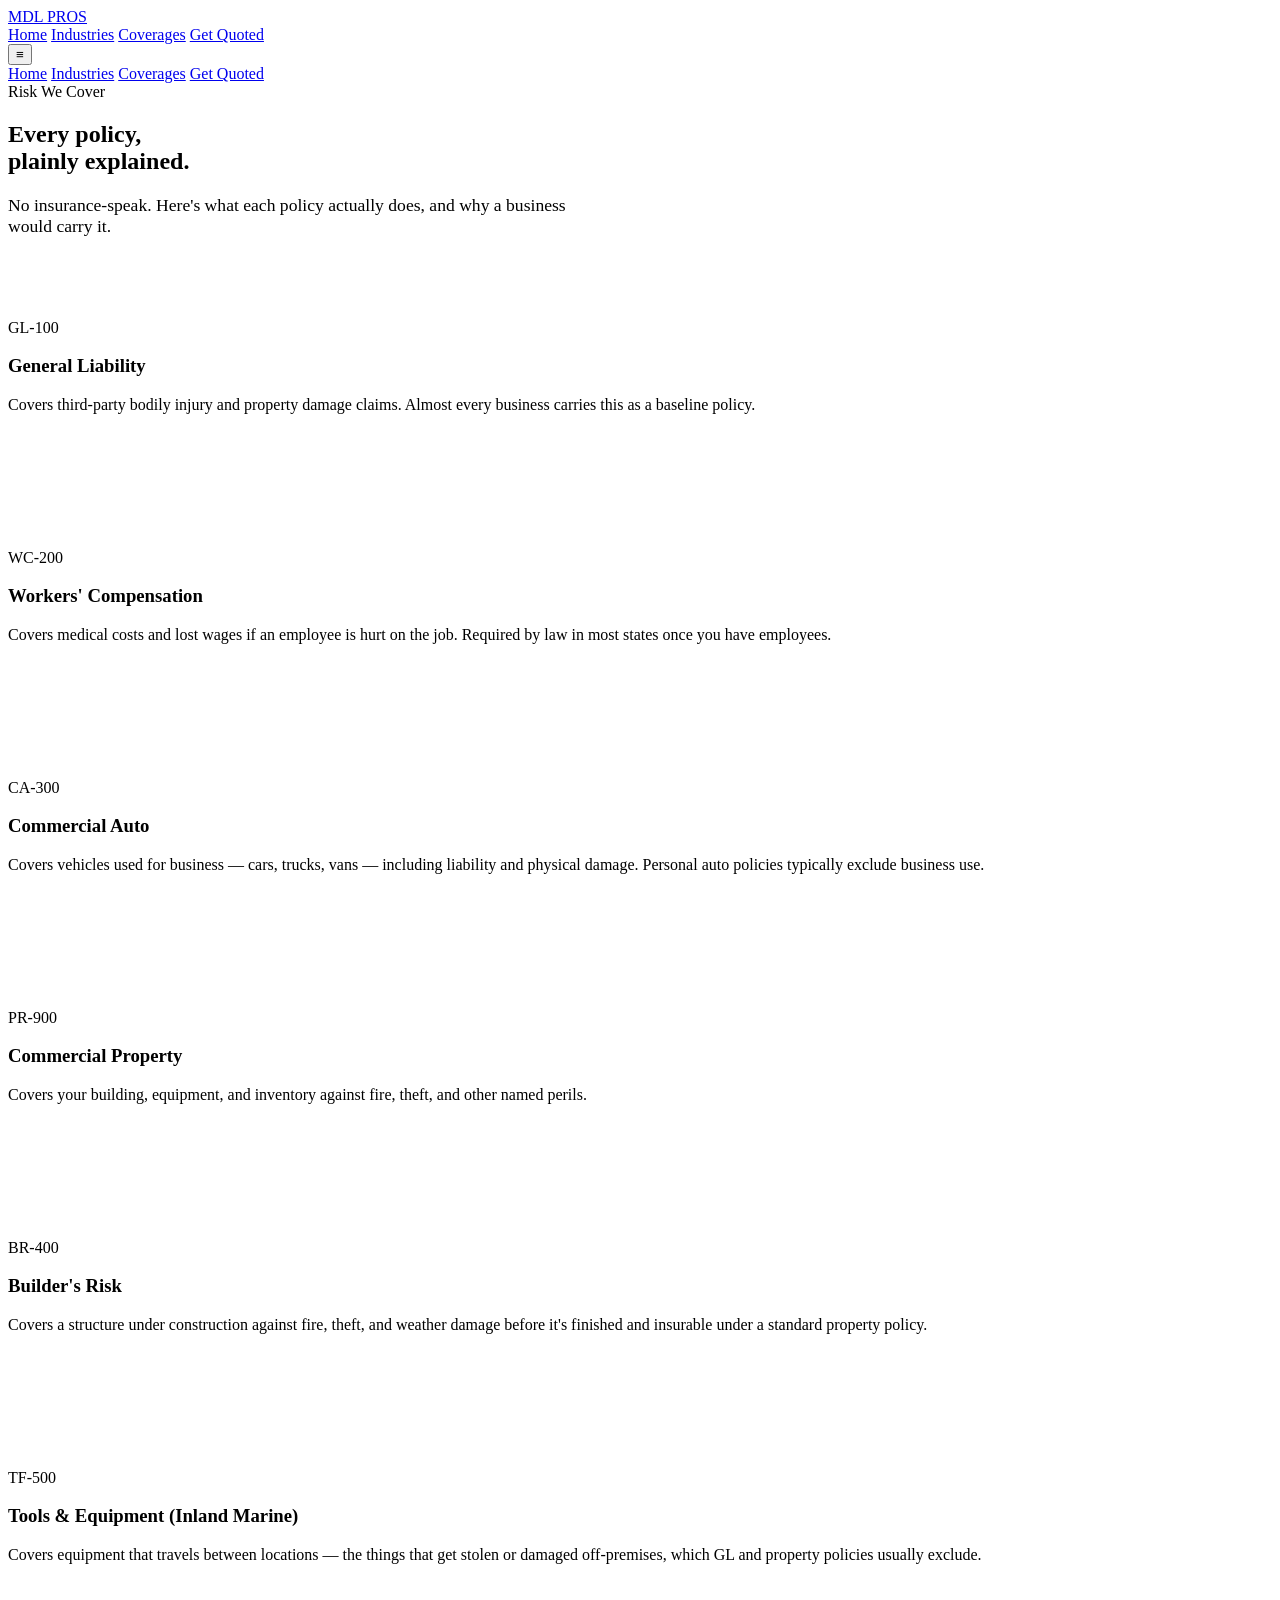
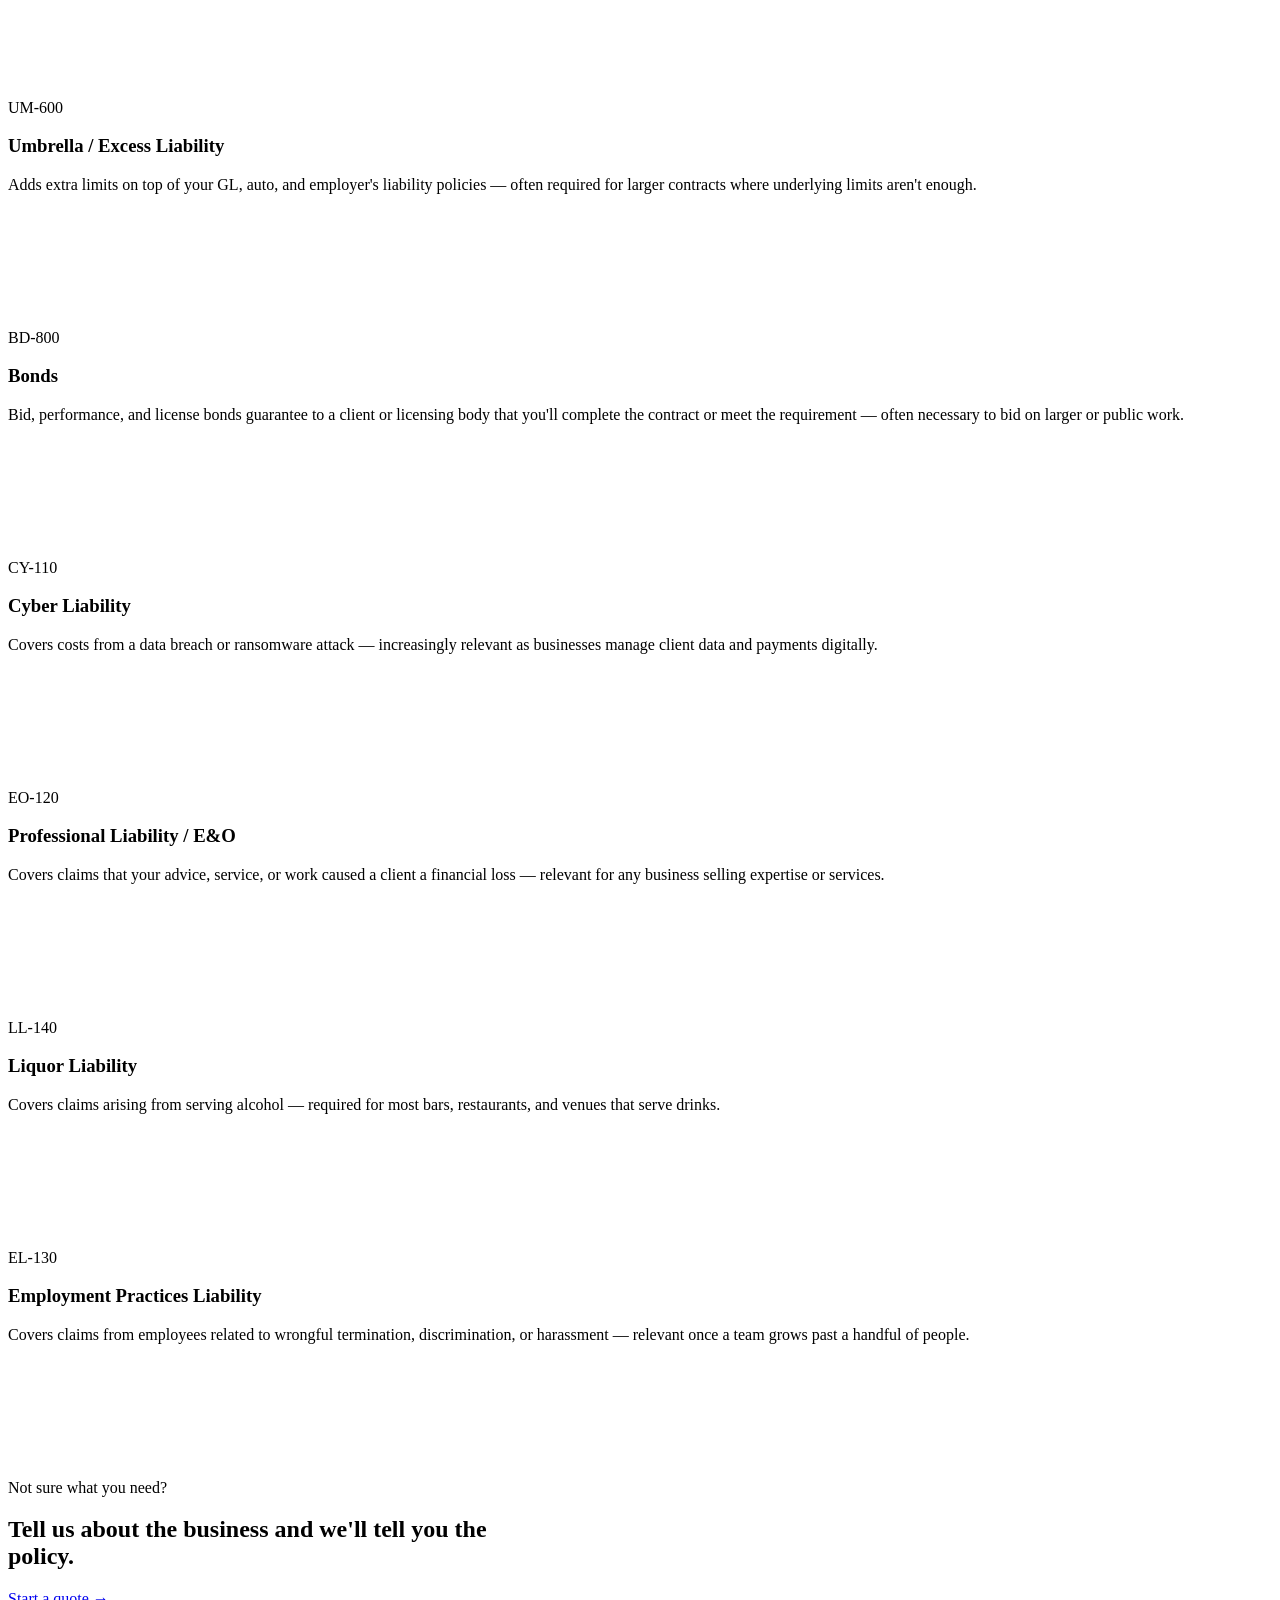
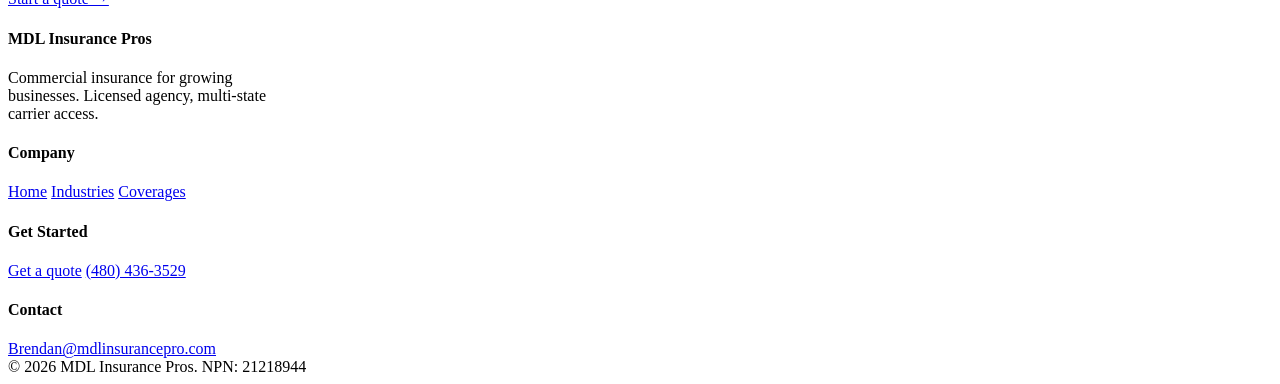
==== coverages.html @ 805daabf "Add files via upload" ====
<!DOCTYPE html>
<html lang="en">
<head>
<meta charset="UTF-8">
<meta name="viewport" content="width=device-width, initial-scale=1.0">
<title>Coverages — MDL Insurance Pros</title>
<link rel="stylesheet" href="styles.css">
</head>
<body>

<header>
  <div class="header-inner">
    <a href="index.html" class="logo">MDL <span>PROS</span></a>
    <nav>
      <a href="index.html">Home</a>
      <a href="industries.html">Industries</a>
      <a href="coverages.html" class="active">Coverages</a>
      <a href="quote.html" class="nav-cta">Get Quoted</a>
    </nav>
    <button class="mobile-toggle" aria-label="Open menu" aria-expanded="false">≡</button>
  </div>
  <div class="mobile-nav" id="mobile-nav">
    <a href="index.html">Home</a>
    <a href="industries.html">Industries</a>
    <a href="coverages.html" class="active">Coverages</a>
    <a href="quote.html" class="nav-cta">Get Quoted</a>
  </div>
</header>

<section class="hero blueprint-bg" style="padding-bottom:64px;">
  <div class="wrap">
    <div class="eyebrow">Risk We Cover</div>
    <h1>Every policy,<br>plainly explained.</h1>
    <p style="max-width:560px; margin-top:20px; font-size:1.1rem;">No insurance-speak. Here's what each policy actually does, and why a business would carry it.</p>
  </div>
</section>

<section>
  <div class="wrap">
    <div class="stamp-grid">

      <div class="stamp-card" style="min-height:230px;">
        <span class="stamp-tag">GL-100</span>
        <h3>General Liability</h3>
        <p>Covers third-party bodily injury and property damage claims. Almost every business carries this as a baseline policy.</p>
      </div>

      <div class="stamp-card" style="min-height:230px;">
        <span class="stamp-tag">WC-200</span>
        <h3>Workers' Compensation</h3>
        <p>Covers medical costs and lost wages if an employee is hurt on the job. Required by law in most states once you have employees.</p>
      </div>

      <div class="stamp-card" style="min-height:230px;">
        <span class="stamp-tag">CA-300</span>
        <h3>Commercial Auto</h3>
        <p>Covers vehicles used for business — cars, trucks, vans — including liability and physical damage. Personal auto policies typically exclude business use.</p>
      </div>

      <div class="stamp-card" style="min-height:230px;">
        <span class="stamp-tag">PR-900</span>
        <h3>Commercial Property</h3>
        <p>Covers your building, equipment, and inventory against fire, theft, and other named perils.</p>
      </div>

      <div class="stamp-card" style="min-height:230px;">
        <span class="stamp-tag">BR-400</span>
        <h3>Builder's Risk</h3>
        <p>Covers a structure under construction against fire, theft, and weather damage before it's finished and insurable under a standard property policy.</p>
      </div>

      <div class="stamp-card" style="min-height:230px;">
        <span class="stamp-tag">TF-500</span>
        <h3>Tools &amp; Equipment (Inland Marine)</h3>
        <p>Covers equipment that travels between locations — the things that get stolen or damaged off-premises, which GL and property policies usually exclude.</p>
      </div>

      <div class="stamp-card" style="min-height:230px;">
        <span class="stamp-tag">UM-600</span>
        <h3>Umbrella / Excess Liability</h3>
        <p>Adds extra limits on top of your GL, auto, and employer's liability policies — often required for larger contracts where underlying limits aren't enough.</p>
      </div>

      <div class="stamp-card" style="min-height:230px;">
        <span class="stamp-tag">BD-800</span>
        <h3>Bonds</h3>
        <p>Bid, performance, and license bonds guarantee to a client or licensing body that you'll complete the contract or meet the requirement — often necessary to bid on larger or public work.</p>
      </div>

      <div class="stamp-card" style="min-height:230px;">
        <span class="stamp-tag">CY-110</span>
        <h3>Cyber Liability</h3>
        <p>Covers costs from a data breach or ransomware attack — increasingly relevant as businesses manage client data and payments digitally.</p>
      </div>

      <div class="stamp-card" style="min-height:230px;">
        <span class="stamp-tag">EO-120</span>
        <h3>Professional Liability / E&amp;O</h3>
        <p>Covers claims that your advice, service, or work caused a client a financial loss — relevant for any business selling expertise or services.</p>
      </div>

      <div class="stamp-card" style="min-height:230px;">
        <span class="stamp-tag">LL-140</span>
        <h3>Liquor Liability</h3>
        <p>Covers claims arising from serving alcohol — required for most bars, restaurants, and venues that serve drinks.</p>
      </div>

      <div class="stamp-card" style="min-height:230px;">
        <span class="stamp-tag">EL-130</span>
        <h3>Employment Practices Liability</h3>
        <p>Covers claims from employees related to wrongful termination, discrimination, or harassment — relevant once a team grows past a handful of people.</p>
      </div>

    </div>
  </div>
</section>

<section class="steel-bg">
  <div class="wrap">
    <div class="flex-between">
      <div>
        <div class="eyebrow">Not sure what you need?</div>
        <h2 style="max-width:480px;">Tell us about the business and we'll tell you the policy.</h2>
      </div>
      <a href="quote.html" class="btn btn-primary">Start a quote →</a>
    </div>
  </div>
</section>

<footer>
  <div class="wrap">
    <div class="footer-grid">
      <div class="footer-col">
        <h4>MDL Insurance Pros</h4>
        <p style="max-width:280px;">Commercial insurance for growing businesses. Licensed agency, multi-state carrier access.</p>
      </div>
      <div class="footer-col">
        <h4>Company</h4>
        <a href="index.html">Home</a>
        <a href="industries.html">Industries</a>
        <a href="coverages.html">Coverages</a>
      </div>
      <div class="footer-col">
        <h4>Get Started</h4>
        <a href="quote.html">Get a quote</a>
        <a href="tel:+14804363529">(480) 436-3529</a>
      </div>
      <div class="footer-col">
        <h4>Contact</h4>
        <a href="mailto:Brendan@mdlinsurancepro.com">Brendan@mdlinsurancepro.com</a>
      </div>
    </div>
    <div class="footer-bottom">
      <span>© 2026 MDL Insurance Pros.</span>
      <span>NPN: 21218944</span>
    </div>
  </div>
</footer>

<script>
(function() {
  var toggle = document.querySelector('.mobile-toggle');
  var menu = document.getElementById('mobile-nav');
  if (!toggle || !menu) return;
  toggle.addEventListener('click', function() {
    var isOpen = menu.classList.toggle('open');
    toggle.setAttribute('aria-expanded', isOpen ? 'true' : 'false');
    toggle.textContent = isOpen ? '×' : '≡';
  });
})();
</script>

</body>
</html>
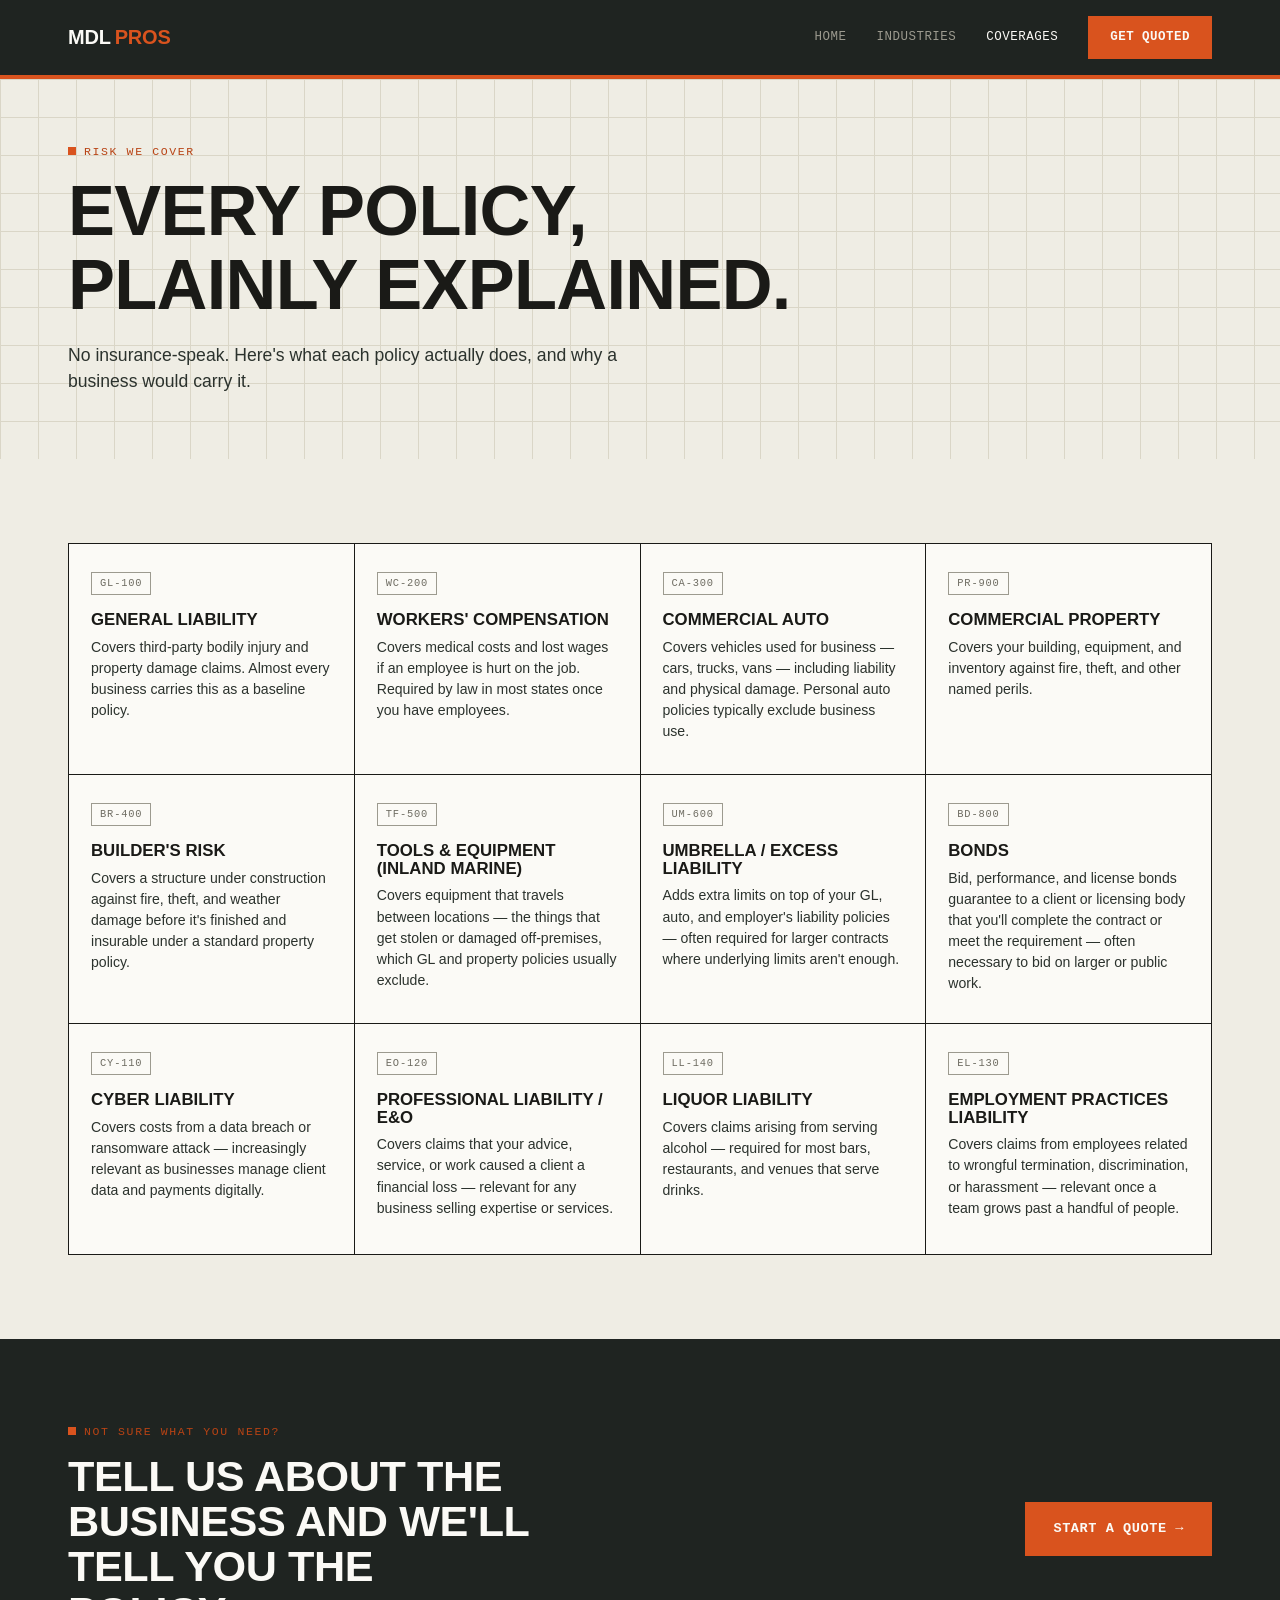
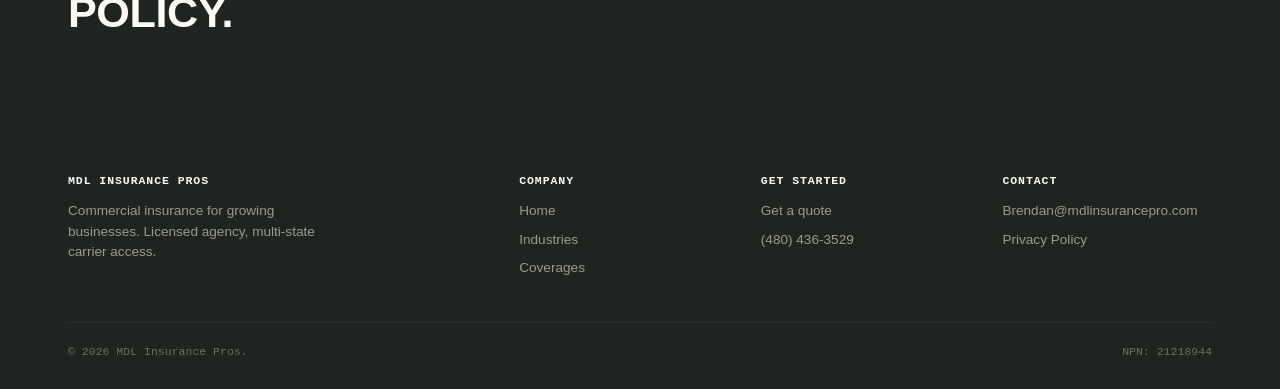
==== commit 2d8d5972: "Add files via upload" ====
--- a/coverages.html
+++ b/coverages.html
@@ -148,6 +148,7 @@
       <div class="footer-col">
         <h4>Contact</h4>
         <a href="mailto:Brendan@mdlinsurancepro.com">Brendan@mdlinsurancepro.com</a>
+        <a href="privacy.html">Privacy Policy</a>
       </div>
     </div>
     <div class="footer-bottom">
--- a/styles.css
+++ b/styles.css
@@ -0,0 +1,521 @@
+/* ============================================
+   FOUNDATION — MDL INSURANCE PROS (Commercial)
+   Design tokens grounded in working materials:
+   safety orange, steel charcoal, blueprint paper,
+   concrete gray, safety-flag yellow. Documentation
+   and certification motifs carry across industries
+   (permits, COIs, manifests, inspection tags).
+   ============================================ */
+
+@import url('https://fonts.googleapis.com/css2?family=Archivo+Expanded:wght@600;700;800&family=Archivo:wght@400;500;600;700&family=JetBrains+Mono:wght@400;500;600&display=swap');
+
+:root {
+  /* Color tokens */
+  --steel:        #1F2421;
+  --steel-soft:   #2B322D;
+  --blueprint:    #EFEDE4;
+  --blueprint-line: #DAD6C7;
+  --concrete:     #9C9A8F;
+  --concrete-dark:#6E6C62;
+  --safety-orange:#D9531E;
+  --safety-orange-dark:#B84314;
+  --safety-yellow:#E8B33D;
+  --paper-white:  #FBFAF6;
+  --ink:          #1A1A17;
+
+  /* Type */
+  --font-display: 'Archivo Expanded', 'Archivo', sans-serif;
+  --font-body: 'Archivo', sans-serif;
+  --font-mono: 'JetBrains Mono', monospace;
+
+  /* Layout */
+  --maxw: 1200px;
+  --radius: 2px;
+  --stamp-rotate: -2deg;
+}
+
+* { margin: 0; padding: 0; box-sizing: border-box; }
+
+html { scroll-behavior: smooth; }
+
+body {
+  font-family: var(--font-body);
+  color: var(--ink);
+  background: var(--blueprint);
+  line-height: 1.5;
+  -webkit-font-smoothing: antialiased;
+}
+
+a { color: inherit; text-decoration: none; }
+
+img, svg { display: block; max-width: 100%; }
+
+.wrap {
+  max-width: var(--maxw);
+  margin: 0 auto;
+  padding: 0 28px;
+}
+
+h1, h2, h3, h4 {
+  font-family: var(--font-display);
+  font-weight: 800;
+  letter-spacing: -0.01em;
+  line-height: 1.05;
+  text-transform: uppercase;
+}
+
+h1 { font-size: clamp(2.4rem, 5.5vw, 4.6rem); }
+h2 { font-size: clamp(1.8rem, 3.4vw, 2.7rem); }
+h3 { font-size: 1.15rem; letter-spacing: 0; }
+
+p { font-size: 1rem; color: var(--steel-soft); }
+
+.eyebrow {
+  font-family: var(--font-mono);
+  font-size: 0.72rem;
+  letter-spacing: 0.14em;
+  text-transform: uppercase;
+  color: var(--safety-orange-dark);
+  display: flex;
+  align-items: center;
+  gap: 8px;
+  margin-bottom: 14px;
+}
+.eyebrow::before {
+  content: '';
+  width: 8px; height: 8px;
+  background: var(--safety-orange);
+  display: inline-block;
+}
+
+/* Blueprint grid texture, used as section background utility */
+.blueprint-bg {
+  background-color: var(--blueprint);
+  background-image:
+    linear-gradient(var(--blueprint-line) 1px, transparent 1px),
+    linear-gradient(90deg, var(--blueprint-line) 1px, transparent 1px);
+  background-size: 38px 38px;
+}
+
+.steel-bg {
+  background: var(--steel);
+  color: var(--blueprint);
+}
+.steel-bg p { color: var(--concrete); }
+.steel-bg h1, .steel-bg h2, .steel-bg h3 { color: var(--paper-white); }
+
+/* ============== HEADER ============== */
+header {
+  position: sticky; top: 0; z-index: 50;
+  background: var(--steel);
+  border-bottom: 4px solid var(--safety-orange);
+}
+.header-inner {
+  display: flex; align-items: center; justify-content: space-between;
+  padding: 16px 28px;
+  max-width: var(--maxw); margin: 0 auto;
+}
+.logo {
+  font-family: var(--font-display);
+  font-weight: 800;
+  font-size: 1.25rem;
+  color: var(--paper-white);
+  letter-spacing: -0.01em;
+  display: flex; align-items: baseline; gap: 4px;
+}
+.logo span { color: var(--safety-orange); }
+nav { display: flex; align-items: center; gap: 30px; }
+nav a {
+  font-family: var(--font-mono);
+  font-size: 0.78rem;
+  letter-spacing: 0.04em;
+  text-transform: uppercase;
+  color: var(--concrete);
+  transition: color 0.15s;
+}
+nav a:hover, nav a.active { color: var(--paper-white); }
+.nav-cta {
+  background: var(--safety-orange);
+  color: var(--paper-white) !important;
+  padding: 10px 20px;
+  font-weight: 700;
+  border: 2px solid var(--safety-orange);
+  transition: background 0.15s, color 0.15s;
+}
+.nav-cta:hover { background: transparent; color: var(--safety-orange) !important; }
+.mobile-toggle { display: none; background: none; border: none; color: var(--paper-white); font-size: 1.6rem; cursor: pointer; line-height: 1; padding: 4px 8px; }
+
+/* Mobile nav dropdown panel */
+.mobile-nav {
+  display: none;
+  flex-direction: column;
+  background: var(--steel);
+  border-top: 1px solid var(--steel-soft);
+}
+.mobile-nav.open { display: flex; }
+.mobile-nav a {
+  font-family: var(--font-mono);
+  font-size: 0.85rem;
+  letter-spacing: 0.04em;
+  text-transform: uppercase;
+  color: var(--concrete);
+  padding: 16px 28px;
+  border-bottom: 1px solid var(--steel-soft);
+}
+.mobile-nav a.nav-cta {
+  background: var(--safety-orange);
+  color: var(--paper-white);
+  font-weight: 700;
+}
+.mobile-nav a:hover, .mobile-nav a.active { color: var(--paper-white); }
+
+/* ============== BUTTONS ============== */
+.btn {
+  display: inline-flex; align-items: center; gap: 10px;
+  font-family: var(--font-mono);
+  font-weight: 600;
+  font-size: 0.85rem;
+  letter-spacing: 0.04em;
+  text-transform: uppercase;
+  padding: 15px 26px;
+  border: 2px solid var(--ink);
+  cursor: pointer;
+  transition: transform 0.15s ease, background 0.15s, color 0.15s;
+}
+.btn-primary {
+  background: var(--safety-orange);
+  border-color: var(--safety-orange);
+  color: var(--paper-white);
+}
+.btn-primary:hover { transform: translate(-2px, -2px); box-shadow: 4px 4px 0 var(--ink); }
+.btn-ghost {
+  background: transparent;
+  border-color: var(--steel);
+  color: var(--steel);
+}
+.btn-ghost:hover { transform: translate(-2px, -2px); box-shadow: 4px 4px 0 var(--steel); }
+.btn-ghost.on-dark { border-color: var(--paper-white); color: var(--paper-white); }
+.btn-ghost.on-dark:hover { box-shadow: 4px 4px 0 var(--paper-white); }
+
+/* ============== HERO (title-block / blueprint corner motif) ============== */
+.hero {
+  padding: 64px 0 0;
+  position: relative;
+}
+.title-block {
+  border: 2px solid var(--ink);
+  background: var(--paper-white);
+  padding: 0;
+  margin-top: 40px;
+}
+.title-block-row {
+  display: grid;
+  grid-template-columns: 1fr 1fr 1fr 1fr;
+  border-top: 2px solid var(--ink);
+}
+.title-block-row > div {
+  padding: 14px 18px;
+  border-right: 2px solid var(--ink);
+  font-family: var(--font-mono);
+  font-size: 0.74rem;
+}
+.title-block-row > div:last-child { border-right: none; }
+.title-block-row .tb-label {
+  text-transform: uppercase;
+  letter-spacing: 0.08em;
+  color: var(--concrete-dark);
+  display: block;
+  margin-bottom: 4px;
+  font-size: 0.65rem;
+}
+.title-block-row .tb-value {
+  color: var(--ink);
+  font-weight: 600;
+}
+.hero-main {
+  padding: 56px 32px 36px;
+  display: grid;
+  grid-template-columns: 1.3fr 1fr;
+  gap: 40px;
+  align-items: end;
+}
+.hero-main p { font-size: 1.1rem; max-width: 480px; }
+.hero-actions { display: flex; gap: 16px; margin-top: 28px; flex-wrap: wrap; }
+.hero-stamp {
+  justify-self: end;
+  align-self: start;
+  border: 3px solid var(--safety-orange);
+  color: var(--safety-orange-dark);
+  font-family: var(--font-mono);
+  font-weight: 700;
+  font-size: 0.8rem;
+  text-align: center;
+  text-transform: uppercase;
+  padding: 16px 20px;
+  transform: rotate(var(--stamp-rotate));
+  letter-spacing: 0.05em;
+  line-height: 1.5;
+}
+
+/* ============== SECTIONS ============== */
+section { padding: 84px 0; }
+.section-head {
+  max-width: 640px;
+  margin-bottom: 48px;
+}
+.section-head.center { margin-left: auto; margin-right: auto; text-align: center; }
+
+/* ============== STAMP CARDS (coverage/industry grid) ============== */
+.stamp-grid {
+  display: grid;
+  grid-template-columns: repeat(4, 1fr);
+  gap: 1px;
+  background: var(--ink);
+  border: 1px solid var(--ink);
+}
+.stamp-card {
+  background: var(--paper-white);
+  padding: 28px 22px;
+  position: relative;
+  transition: background 0.15s;
+  min-height: 190px;
+  display: flex;
+  flex-direction: column;
+}
+.stamp-card:hover { background: var(--blueprint); }
+.stamp-tag {
+  font-family: var(--font-mono);
+  font-size: 0.65rem;
+  letter-spacing: 0.08em;
+  color: var(--concrete-dark);
+  border: 1px solid var(--concrete);
+  display: inline-block;
+  padding: 3px 8px;
+  margin-bottom: 16px;
+  align-self: flex-start;
+}
+.stamp-card h3 { margin-bottom: 8px; font-size: 1.05rem; }
+.stamp-card p { font-size: 0.88rem; flex-grow: 1; }
+.stamp-card .stamp-num {
+  font-family: var(--font-mono);
+  font-size: 0.7rem;
+  color: var(--safety-orange);
+  margin-top: 14px;
+  font-weight: 600;
+}
+
+/* ============== INDUSTRY CARDS (link cards) ============== */
+.industry-grid {
+  display: grid;
+  grid-template-columns: repeat(3, 1fr);
+  gap: 18px;
+}
+.industry-card {
+  border: 2px solid var(--ink);
+  background: var(--paper-white);
+  padding: 26px;
+  display: block;
+  position: relative;
+  overflow: hidden;
+  transition: transform 0.15s;
+}
+.industry-card:hover { transform: translate(-3px, -3px); box-shadow: 5px 5px 0 var(--safety-orange); }
+.industry-card .ic-eyebrow {
+  font-family: var(--font-mono);
+  font-size: 0.68rem;
+  color: var(--concrete-dark);
+  letter-spacing: 0.08em;
+  text-transform: uppercase;
+  margin-bottom: 10px;
+}
+.industry-card h3 { font-size: 1.2rem; margin-bottom: 10px; }
+.industry-card p { font-size: 0.88rem; margin-bottom: 18px; }
+.industry-card .ic-arrow {
+  font-family: var(--font-mono);
+  font-size: 0.8rem;
+  color: var(--safety-orange-dark);
+  font-weight: 700;
+}
+
+/* ============== STATS STRIP ============== */
+.stats-strip {
+  display: grid;
+  grid-template-columns: repeat(4, 1fr);
+  border: 2px solid var(--paper-white);
+}
+.stat-block {
+  padding: 30px 24px;
+  border-right: 2px solid var(--paper-white);
+}
+.stat-block:last-child { border-right: none; }
+.stat-num {
+  font-family: var(--font-mono);
+  font-size: 2.4rem;
+  font-weight: 700;
+  color: var(--safety-yellow);
+  display: block;
+  margin-bottom: 6px;
+}
+.stat-label {
+  font-size: 0.85rem;
+  color: var(--concrete);
+}
+
+/* ============== TIMELINE / PROCESS (real sequence — numbered legitimately) ============== */
+.process-list { display: flex; flex-direction: column; }
+.process-item {
+  display: grid;
+  grid-template-columns: 90px 1fr;
+  gap: 24px;
+  padding: 28px 0;
+  border-top: 1px solid var(--blueprint-line);
+}
+.process-item:last-child { border-bottom: 1px solid var(--blueprint-line); }
+.process-step {
+  font-family: var(--font-mono);
+  font-size: 0.78rem;
+  color: var(--safety-orange-dark);
+  font-weight: 700;
+  letter-spacing: 0.06em;
+}
+.process-item h3 { margin-bottom: 6px; }
+.process-item p { max-width: 560px; }
+
+/* ============== CARRIER STRIP ============== */
+.carrier-strip {
+  display: flex;
+  flex-wrap: wrap;
+  gap: 14px;
+}
+.carrier-chip {
+  font-family: var(--font-mono);
+  font-size: 0.85rem;
+  font-weight: 600;
+  border: 1.5px solid var(--steel);
+  padding: 10px 18px;
+  color: var(--steel);
+}
+
+/* ============== FORM ============== */
+.form-panel {
+  background: var(--paper-white);
+  border: 2px solid var(--ink);
+  padding: 40px;
+}
+.form-grid {
+  display: grid;
+  grid-template-columns: 1fr 1fr;
+  gap: 18px;
+}
+.form-field { display: flex; flex-direction: column; gap: 6px; }
+.form-field.full { grid-column: 1 / -1; }
+.form-field label {
+  font-family: var(--font-mono);
+  font-size: 0.7rem;
+  letter-spacing: 0.06em;
+  text-transform: uppercase;
+  color: var(--concrete-dark);
+}
+.form-field input,
+.form-field select,
+.form-field textarea {
+  font-family: var(--font-body);
+  font-size: 0.95rem;
+  padding: 12px 14px;
+  border: 1.5px solid var(--steel);
+  background: var(--blueprint);
+  color: var(--ink);
+}
+.form-field input:focus,
+.form-field select:focus,
+.form-field textarea:focus {
+  outline: 3px solid var(--safety-yellow);
+  outline-offset: 0;
+}
+.checkbox-grid {
+  display: grid;
+  grid-template-columns: repeat(3, 1fr);
+  gap: 10px;
+}
+.checkbox-item {
+  display: flex; align-items: center; gap: 8px;
+  font-size: 0.85rem;
+  border: 1px solid var(--blueprint-line);
+  padding: 10px 12px;
+  cursor: pointer;
+}
+.checkbox-item input { width: 16px; height: 16px; accent-color: var(--safety-orange); }
+.checkbox-item:hover { background: var(--blueprint); }
+
+/* ============== TESTIMONIAL ============== */
+.testimonial-card {
+  border-left: 4px solid var(--safety-orange);
+  background: var(--paper-white);
+  padding: 32px;
+}
+.testimonial-card p.quote { font-size: 1.05rem; color: var(--ink); margin-bottom: 18px; font-style: normal; }
+.testimonial-meta { font-family: var(--font-mono); font-size: 0.78rem; color: var(--concrete-dark); }
+.testimonial-meta strong { color: var(--ink); }
+
+/* ============== FOOTER ============== */
+footer { background: var(--steel); color: var(--concrete); padding: 56px 0 28px; }
+.footer-grid {
+  display: grid;
+  grid-template-columns: 2fr 1fr 1fr 1fr;
+  gap: 32px;
+  padding-bottom: 36px;
+  border-bottom: 1px solid var(--steel-soft);
+}
+.footer-col h4 {
+  font-family: var(--font-mono);
+  font-size: 0.72rem;
+  letter-spacing: 0.08em;
+  color: var(--paper-white);
+  margin-bottom: 14px;
+  text-transform: uppercase;
+}
+.footer-col a, .footer-col p { display: block; font-size: 0.85rem; color: var(--concrete); margin-bottom: 8px; }
+.footer-col a:hover { color: var(--safety-orange); }
+.footer-bottom {
+  padding-top: 20px;
+  display: flex; justify-content: space-between; align-items: center;
+  font-family: var(--font-mono);
+  font-size: 0.72rem;
+  color: var(--concrete-dark);
+  flex-wrap: wrap;
+  gap: 10px;
+}
+
+/* ============== UTILS ============== */
+.flex-between { display: flex; justify-content: space-between; align-items: center; flex-wrap: wrap; gap: 16px; }
+.tag-row { display: flex; gap: 10px; flex-wrap: wrap; }
+
+/* ============== RESPONSIVE ============== */
+@media (max-width: 900px) {
+  nav { display: none; }
+  .mobile-toggle { display: block; }
+  .hero-main { grid-template-columns: 1fr; }
+  .hero-stamp { justify-self: start; }
+  .title-block-row { grid-template-columns: 1fr 1fr; }
+  .stamp-grid { grid-template-columns: repeat(2, 1fr); }
+  .industry-grid { grid-template-columns: 1fr; }
+  .stats-strip { grid-template-columns: repeat(2, 1fr); }
+  .stat-block:nth-child(2) { border-right: none; }
+  .footer-grid { grid-template-columns: 1fr 1fr; }
+  .form-grid { grid-template-columns: 1fr; }
+  .checkbox-grid { grid-template-columns: 1fr 1fr; }
+}
+@media (max-width: 560px) {
+  .title-block-row { grid-template-columns: 1fr; }
+  .title-block-row > div { border-right: none; border-bottom: 1px solid var(--ink); }
+  .stamp-grid { grid-template-columns: 1fr; }
+  .stats-strip { grid-template-columns: 1fr; }
+  .stat-block { border-right: none; border-bottom: 2px solid var(--paper-white); }
+  .checkbox-grid { grid-template-columns: 1fr; }
+}
+
+@media (prefers-reduced-motion: reduce) {
+  * { transition: none !important; animation: none !important; }
+}
+
+:focus-visible { outline: 3px solid var(--safety-yellow); outline-offset: 2px; }
